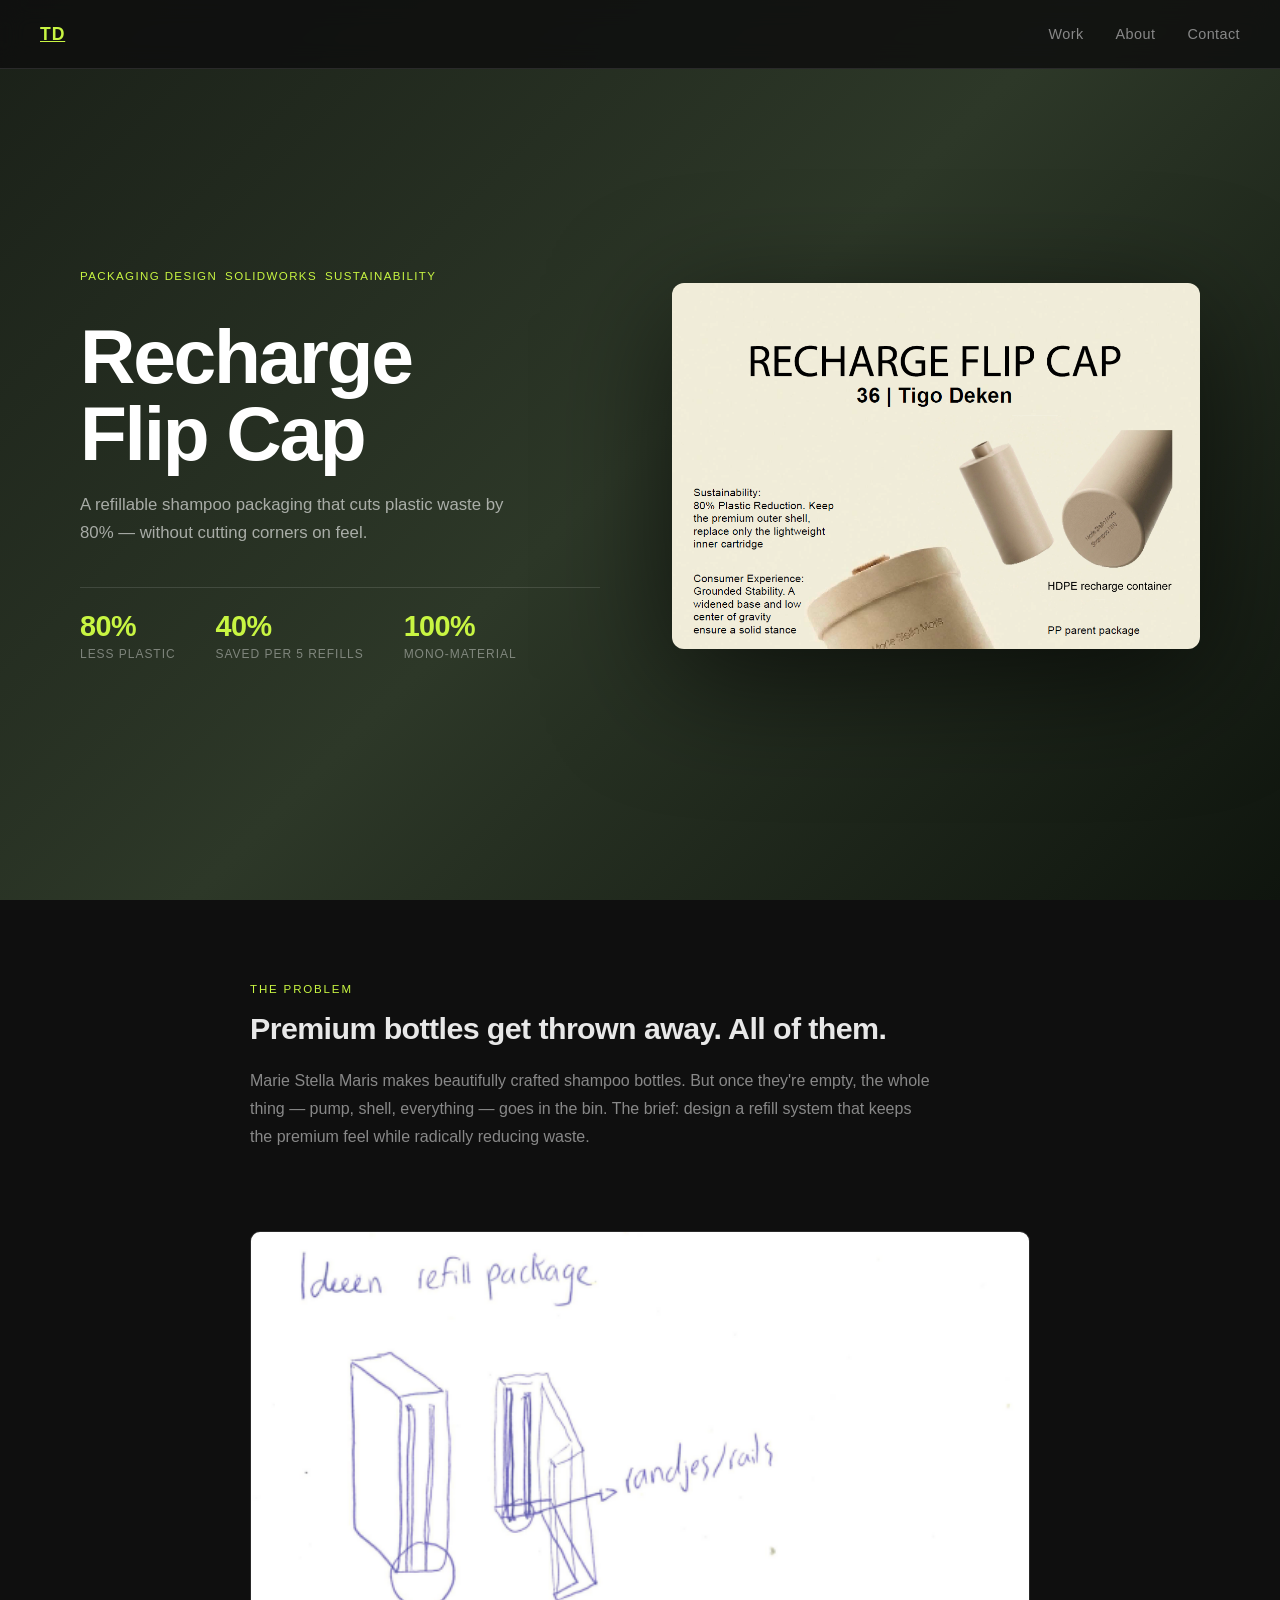
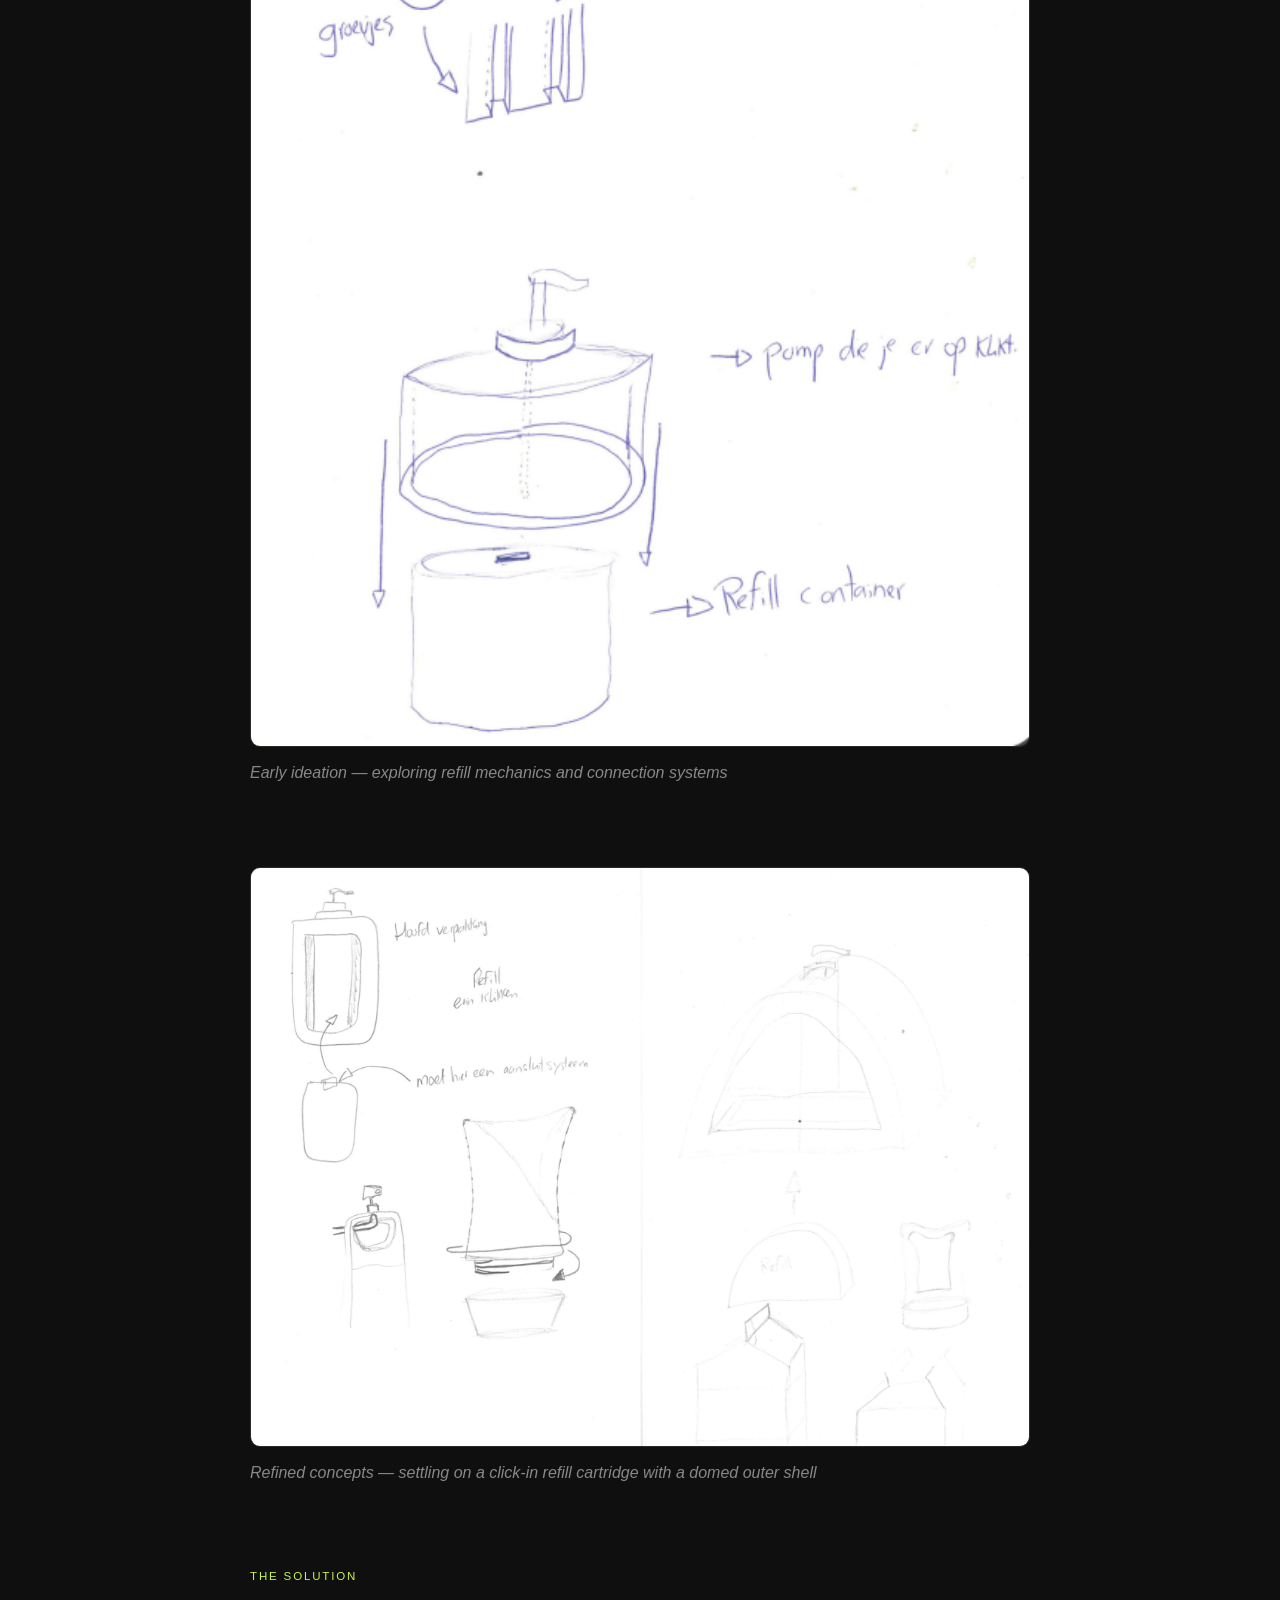
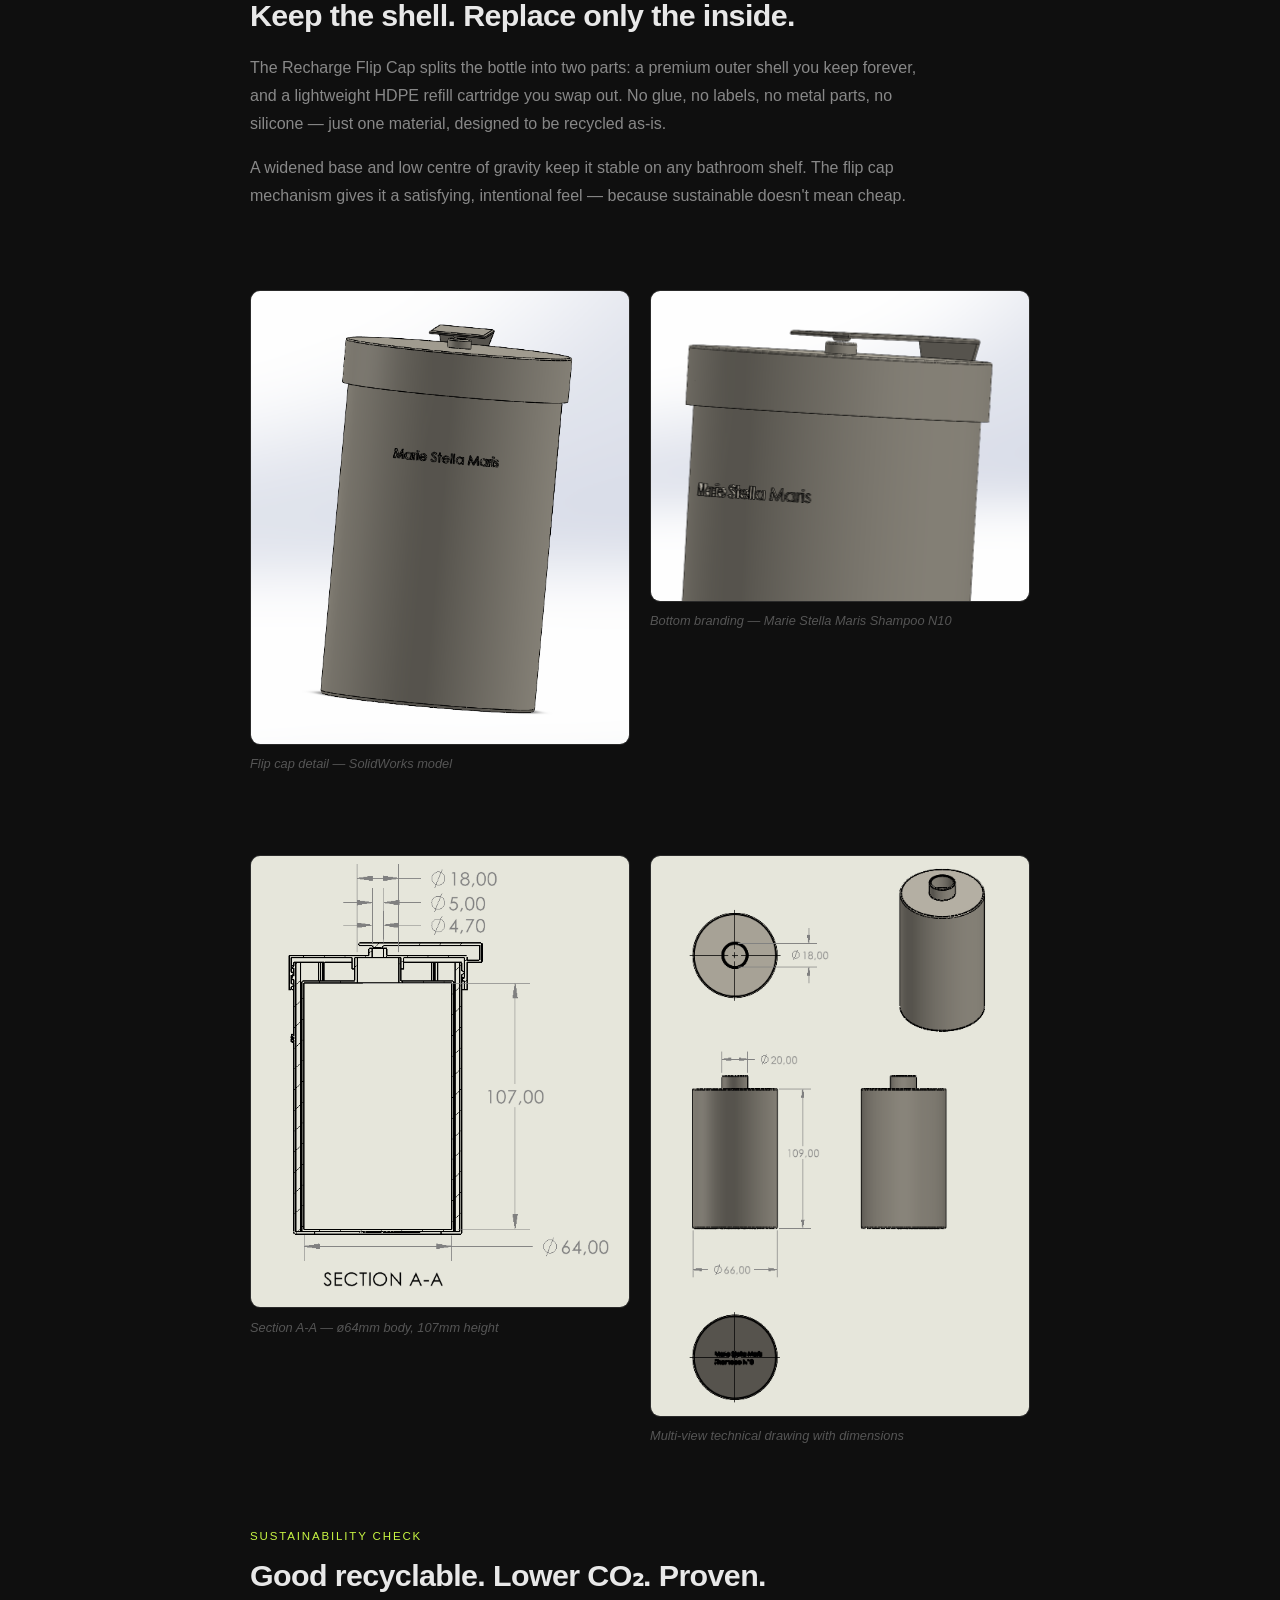
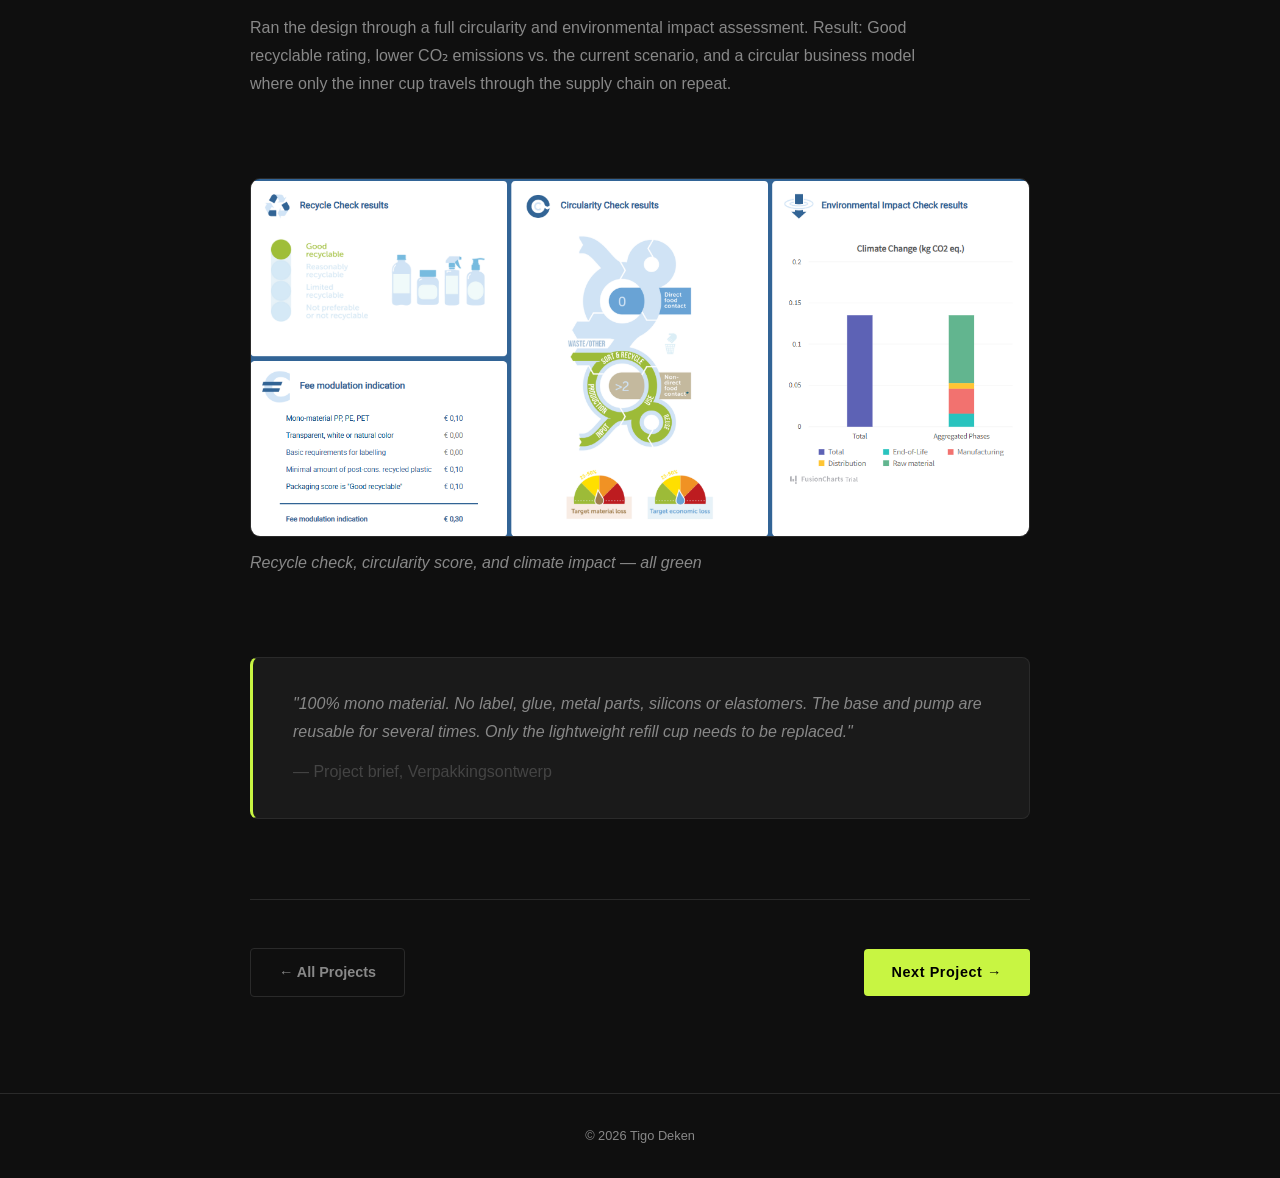
==== flipcap.html @ 276ae517 "Add portfolio with Recharge Flip Cap and Philips Café Comfort project pages" ====
<!DOCTYPE html>
<html lang="en">
<head>
  <meta charset="UTF-8" />
  <meta name="viewport" content="width=device-width, initial-scale=1.0" />
  <title>Recharge Flip Cap — Tigo Deken</title>
  <link rel="stylesheet" href="style.css" />
  <link rel="stylesheet" href="project.css" />
</head>
<body>

  <nav>
    <a href="index.html" class="logo">TD</a>
    <div class="nav-links">
      <a href="index.html#work">Work</a>
      <a href="index.html#about">About</a>
      <a href="index.html#contact">Contact</a>
    </div>
  </nav>

  <section class="project-hero" style="background: linear-gradient(135deg, #1a2018 0%, #2d3828 50%, #0f150e 100%);">
    <div class="project-hero-inner">
      <div class="project-meta-top">
        <span class="tag">Packaging Design</span>
        <span class="tag">SolidWorks</span>
        <span class="tag">Sustainability</span>
      </div>
      <h1>Recharge<br>Flip Cap</h1>
      <p class="project-sub">A refillable shampoo packaging that cuts plastic waste by 80% — without cutting corners on feel.</p>
      <div class="project-stats">
        <div class="stat"><span class="stat-num">80%</span><span class="stat-label">Less plastic</span></div>
        <div class="stat"><span class="stat-num">40%</span><span class="stat-label">Saved per 5 refills</span></div>
        <div class="stat"><span class="stat-num">100%</span><span class="stat-label">Mono-material</span></div>
      </div>
    </div>
    <div class="project-hero-img">
      <img src="images/flipcap-hero.png" alt="Recharge Flip Cap render" />
    </div>
  </section>

  <div class="project-body">

    <section class="project-section">
      <div class="label">The Problem</div>
      <h2>Premium bottles get thrown away. All of them.</h2>
      <p>Marie Stella Maris makes beautifully crafted shampoo bottles. But once they're empty, the whole thing — pump, shell, everything — goes in the bin. The brief: design a refill system that keeps the premium feel while radically reducing waste.</p>
    </section>

    <section class="project-section img-full">
      <img src="images/flipcap-sketch1.png" alt="Early concept sketches" />
      <p class="caption">Early ideation — exploring refill mechanics and connection systems</p>
    </section>

    <section class="project-section img-full">
      <img src="images/flipcap-sketch2.png" alt="Refined concept sketches" />
      <p class="caption">Refined concepts — settling on a click-in refill cartridge with a domed outer shell</p>
    </section>

    <section class="project-section">
      <div class="label">The Solution</div>
      <h2>Keep the shell. Replace only the inside.</h2>
      <p>The Recharge Flip Cap splits the bottle into two parts: a premium outer shell you keep forever, and a lightweight HDPE refill cartridge you swap out. No glue, no labels, no metal parts, no silicone — just one material, designed to be recycled as-is.</p>
      <p>A widened base and low centre of gravity keep it stable on any bathroom shelf. The flip cap mechanism gives it a satisfying, intentional feel — because sustainable doesn't mean cheap.</p>
    </section>

    <div class="img-grid-2">
      <div class="img-grid-item">
        <img src="images/flipcap-cad1.png" alt="SolidWorks model front view" />
        <p class="caption">Flip cap detail — SolidWorks model</p>
      </div>
      <div class="img-grid-item">
        <img src="images/flipcap-cad2.png" alt="SolidWorks model bottom view" />
        <p class="caption">Bottom branding — Marie Stella Maris Shampoo N10</p>
      </div>
    </div>

    <div class="img-grid-2">
      <div class="img-grid-item">
        <img src="images/flipcap-section.png" alt="Section A-A technical drawing" />
        <p class="caption">Section A-A — ø64mm body, 107mm height</p>
      </div>
      <div class="img-grid-item">
        <img src="images/flipcap-technical.png" alt="Technical drawing multi-view" />
        <p class="caption">Multi-view technical drawing with dimensions</p>
      </div>
    </div>

    <section class="project-section">
      <div class="label">Sustainability Check</div>
      <h2>Good recyclable. Lower CO₂. Proven.</h2>
      <p>Ran the design through a full circularity and environmental impact assessment. Result: Good recyclable rating, lower CO₂ emissions vs. the current scenario, and a circular business model where only the inner cup travels through the supply chain on repeat.</p>
    </section>

    <section class="project-section img-full">
      <img src="images/flipcap-eco.png" alt="Sustainability assessment results" />
      <p class="caption">Recycle check, circularity score, and climate impact — all green</p>
    </section>

    <section class="project-section highlight-box">
      <p class="quote">"100% mono material. No label, glue, metal parts, silicons or elastomers. The base and pump are reusable for several times. Only the lightweight refill cup needs to be replaced."</p>
      <p class="quote-sub">— Project brief, Verpakkingsontwerp</p>
    </section>

    <div class="project-nav">
      <a href="index.html#work" class="btn-outline">← All Projects</a>
      <a href="philips.html" class="btn">Next Project →</a>
    </div>

  </div>

  <footer>
    <p>© 2026 Tigo Deken</p>
  </footer>

</body>
</html>
---- style.css ----
*, *::before, *::after { box-sizing: border-box; margin: 0; padding: 0; }

:root {
  --bg: #0f0f0f;
  --surface: #1a1a1a;
  --border: #2a2a2a;
  --text: #e8e8e8;
  --muted: #888;
  --accent: #c8f542;
  --font: 'Helvetica Neue', Helvetica, Arial, sans-serif;
}

html { scroll-behavior: smooth; }

body {
  background: var(--bg);
  color: var(--text);
  font-family: var(--font);
  font-size: 16px;
  line-height: 1.6;
}

/* NAV */
nav {
  position: fixed;
  top: 0; left: 0; right: 0;
  display: flex;
  align-items: center;
  justify-content: space-between;
  padding: 1.25rem 2.5rem;
  background: rgba(15,15,15,0.85);
  backdrop-filter: blur(12px);
  border-bottom: 1px solid var(--border);
  z-index: 100;
}

.logo {
  font-size: 1.1rem;
  font-weight: 700;
  letter-spacing: 0.05em;
  color: var(--accent);
}

.nav-links { display: flex; gap: 2rem; }

.nav-links a {
  color: var(--muted);
  text-decoration: none;
  font-size: 0.9rem;
  letter-spacing: 0.03em;
  transition: color 0.2s;
}

.nav-links a:hover { color: var(--text); }

/* HERO */
.hero {
  min-height: 100vh;
  display: flex;
  align-items: center;
  padding: 6rem 2.5rem 4rem;
  max-width: 1100px;
  margin: 0 auto;
}

.eyebrow {
  font-size: 0.8rem;
  letter-spacing: 0.15em;
  text-transform: uppercase;
  color: var(--accent);
  margin-bottom: 1.25rem;
}

.hero h1 {
  font-size: clamp(2.4rem, 5vw, 4rem);
  font-weight: 700;
  line-height: 1.15;
  letter-spacing: -0.02em;
  margin-bottom: 1.5rem;
}

.sub {
  font-size: 1.1rem;
  color: var(--muted);
  max-width: 520px;
  margin-bottom: 2.5rem;
}

.btn {
  display: inline-block;
  padding: 0.75rem 1.75rem;
  background: var(--accent);
  color: #000;
  font-weight: 700;
  font-size: 0.9rem;
  letter-spacing: 0.04em;
  text-decoration: none;
  border-radius: 4px;
  transition: opacity 0.2s;
}

.btn:hover { opacity: 0.85; }

/* SECTIONS */
.section {
  padding: 6rem 2.5rem;
  max-width: 1100px;
  margin: 0 auto;
}

.section-alt {
  max-width: 100%;
  background: var(--surface);
  border-top: 1px solid var(--border);
  border-bottom: 1px solid var(--border);
}

.section-alt > * {
  max-width: 1100px;
  margin: 0 auto;
  padding: 6rem 2.5rem;
}

.section h2 {
  font-size: 1.8rem;
  font-weight: 700;
  margin-bottom: 3rem;
  letter-spacing: -0.01em;
}

/* WORK GRID */
.grid {
  display: grid;
  grid-template-columns: repeat(auto-fill, minmax(300px, 1fr));
  gap: 1.5rem;
}

.card {
  background: var(--surface);
  border: 1px solid var(--border);
  border-radius: 8px;
  overflow: hidden;
  transition: border-color 0.2s, transform 0.2s;
}

.card:hover {
  border-color: #444;
  transform: translateY(-3px);
}

.card-link {
  text-decoration: none;
  color: inherit;
  cursor: pointer;
}

.card-coming { opacity: 0.5; }

.card-img {
  width: 100%;
  height: 200px;
}

.placeholder { background: var(--border); }
.p1 { background: linear-gradient(135deg, #1e2a1a, #2e4a2a); }
.p2 { background: linear-gradient(135deg, #1a1e2a, #1a2e4a); }
.p3 { background: linear-gradient(135deg, #2a1a1e, #4a1a2e); }

.card-body { padding: 1.5rem; }

.tag {
  font-size: 0.72rem;
  letter-spacing: 0.12em;
  text-transform: uppercase;
  color: var(--accent);
  display: block;
  margin-bottom: 0.5rem;
}

.card-body h3 {
  font-size: 1.1rem;
  font-weight: 700;
  margin-bottom: 0.5rem;
}

.card-body p { font-size: 0.9rem; color: var(--muted); }

/* ABOUT */
.about-grid {
  display: grid;
  grid-template-columns: 1fr 1fr;
  gap: 4rem;
  align-items: start;
}

.about-grid p {
  color: var(--muted);
  margin-bottom: 1rem;
  font-size: 1rem;
}

.skills h3 {
  font-size: 0.8rem;
  letter-spacing: 0.1em;
  text-transform: uppercase;
  color: var(--muted);
  margin-bottom: 1rem;
}

.skills ul {
  list-style: none;
  display: flex;
  flex-wrap: wrap;
  gap: 0.6rem;
}

.skills li {
  background: var(--bg);
  border: 1px solid var(--border);
  border-radius: 4px;
  padding: 0.35rem 0.75rem;
  font-size: 0.85rem;
  color: var(--text);
}

/* CONTACT */
.contact-wrap {
  text-align: center;
  max-width: 500px;
  margin: 0 auto;
}

.contact-wrap p {
  color: var(--muted);
  margin-bottom: 2rem;
}

.social-links {
  display: flex;
  justify-content: center;
  gap: 2rem;
  margin-top: 1.5rem;
}

.social-links a {
  color: var(--muted);
  text-decoration: none;
  font-size: 0.9rem;
  transition: color 0.2s;
}

.social-links a:hover { color: var(--text); }

/* FOOTER */
footer {
  text-align: center;
  padding: 2rem;
  color: var(--muted);
  font-size: 0.8rem;
  border-top: 1px solid var(--border);
}

/* RESPONSIVE */
@media (max-width: 700px) {
  nav { padding: 1rem 1.25rem; }
  .hero, .section { padding-left: 1.25rem; padding-right: 1.25rem; }
  .about-grid { grid-template-columns: 1fr; gap: 2.5rem; }
  .section-alt > * { padding: 4rem 1.25rem; }
}
---- project.css ----
/* PROJECT PAGE STYLES */

/* Hero */
.project-hero {
  min-height: 100vh;
  display: grid;
  grid-template-columns: 1fr 1fr;
  align-items: center;
  gap: 4rem;
  padding: 8rem 5rem 6rem;
  position: relative;
}

.project-hero-inner { max-width: 520px; }

.project-meta-top {
  display: flex;
  gap: 0.5rem;
  flex-wrap: wrap;
  margin-bottom: 1.5rem;
}

.project-hero h1 {
  font-size: clamp(3rem, 6vw, 5.5rem);
  font-weight: 800;
  line-height: 1.0;
  letter-spacing: -0.03em;
  margin-bottom: 1.25rem;
  color: #fff;
}

.project-sub {
  font-size: 1.05rem;
  color: rgba(255,255,255,0.6);
  line-height: 1.65;
  margin-bottom: 2.5rem;
  max-width: 440px;
}

.project-stats {
  display: flex;
  gap: 2.5rem;
  padding-top: 1.5rem;
  border-top: 1px solid rgba(255,255,255,0.12);
}

.stat { display: flex; flex-direction: column; }

.stat-num {
  font-size: 1.8rem;
  font-weight: 800;
  color: var(--accent);
  letter-spacing: -0.02em;
  line-height: 1;
}

.stat-label {
  font-size: 0.75rem;
  color: rgba(255,255,255,0.4);
  text-transform: uppercase;
  letter-spacing: 0.08em;
  margin-top: 0.3rem;
}

.project-hero-img {
  display: flex;
  align-items: center;
  justify-content: center;
}

.project-hero-img img {
  max-width: 100%;
  max-height: 70vh;
  object-fit: contain;
  border-radius: 12px;
  filter: drop-shadow(0 30px 60px rgba(0,0,0,0.6));
}

/* Body */
.project-body {
  max-width: 860px;
  margin: 0 auto;
  padding: 5rem 2.5rem 6rem;
}

.project-section {
  margin-bottom: 5rem;
}

.label {
  font-size: 0.72rem;
  letter-spacing: 0.16em;
  text-transform: uppercase;
  color: var(--accent);
  margin-bottom: 0.75rem;
}

.project-section h2 {
  font-size: 1.9rem;
  font-weight: 700;
  letter-spacing: -0.02em;
  line-height: 1.2;
  margin-bottom: 1.25rem;
  color: var(--text);
}

.project-section p {
  color: var(--muted);
  font-size: 1rem;
  line-height: 1.75;
  margin-bottom: 1rem;
  max-width: 680px;
}

/* Full-width image */
.img-full img {
  width: 100%;
  border-radius: 10px;
  border: 1px solid var(--border);
  display: block;
  background: var(--surface);
}

.img-full p.caption { max-width: 100%; margin-top: 0.75rem; }

/* 2-col image grid */
.img-grid-2 {
  display: grid;
  grid-template-columns: 1fr 1fr;
  gap: 1.25rem;
  margin-bottom: 5rem;
}

.img-grid-item img {
  width: 100%;
  border-radius: 10px;
  border: 1px solid var(--border);
  display: block;
  background: var(--surface);
}

/* Caption */
.caption {
  font-size: 0.8rem;
  color: #555;
  margin-top: 0.6rem;
  font-style: italic;
}

/* Highlight quote box */
.highlight-box {
  background: var(--surface);
  border: 1px solid var(--border);
  border-left: 3px solid var(--accent);
  border-radius: 8px;
  padding: 2rem 2.5rem;
  margin-bottom: 5rem;
}

.quote {
  font-size: 1.05rem;
  color: var(--text);
  line-height: 1.7;
  font-style: italic;
  margin-bottom: 0.75rem !important;
  max-width: 100% !important;
}

.quote-sub {
  font-size: 0.8rem;
  color: #444 !important;
  font-style: normal;
  margin: 0 !important;
}

/* Nav */
.project-nav {
  display: flex;
  justify-content: space-between;
  align-items: center;
  padding-top: 3rem;
  border-top: 1px solid var(--border);
}

.btn-outline {
  display: inline-block;
  padding: 0.75rem 1.75rem;
  border: 1px solid var(--border);
  color: var(--muted);
  font-weight: 600;
  font-size: 0.9rem;
  text-decoration: none;
  border-radius: 4px;
  transition: border-color 0.2s, color 0.2s;
}

.btn-outline:hover {
  border-color: var(--text);
  color: var(--text);
}

/* Responsive */
@media (max-width: 800px) {
  .project-hero {
    grid-template-columns: 1fr;
    padding: 7rem 1.5rem 4rem;
    gap: 2.5rem;
  }
  .project-hero-img { order: -1; }
  .project-hero-img img { max-height: 40vh; }
  .project-body { padding: 3rem 1.25rem 4rem; }
  .img-grid-2 { grid-template-columns: 1fr; }
  .project-stats { gap: 1.5rem; }
  .project-nav { flex-direction: column; gap: 1rem; }
}
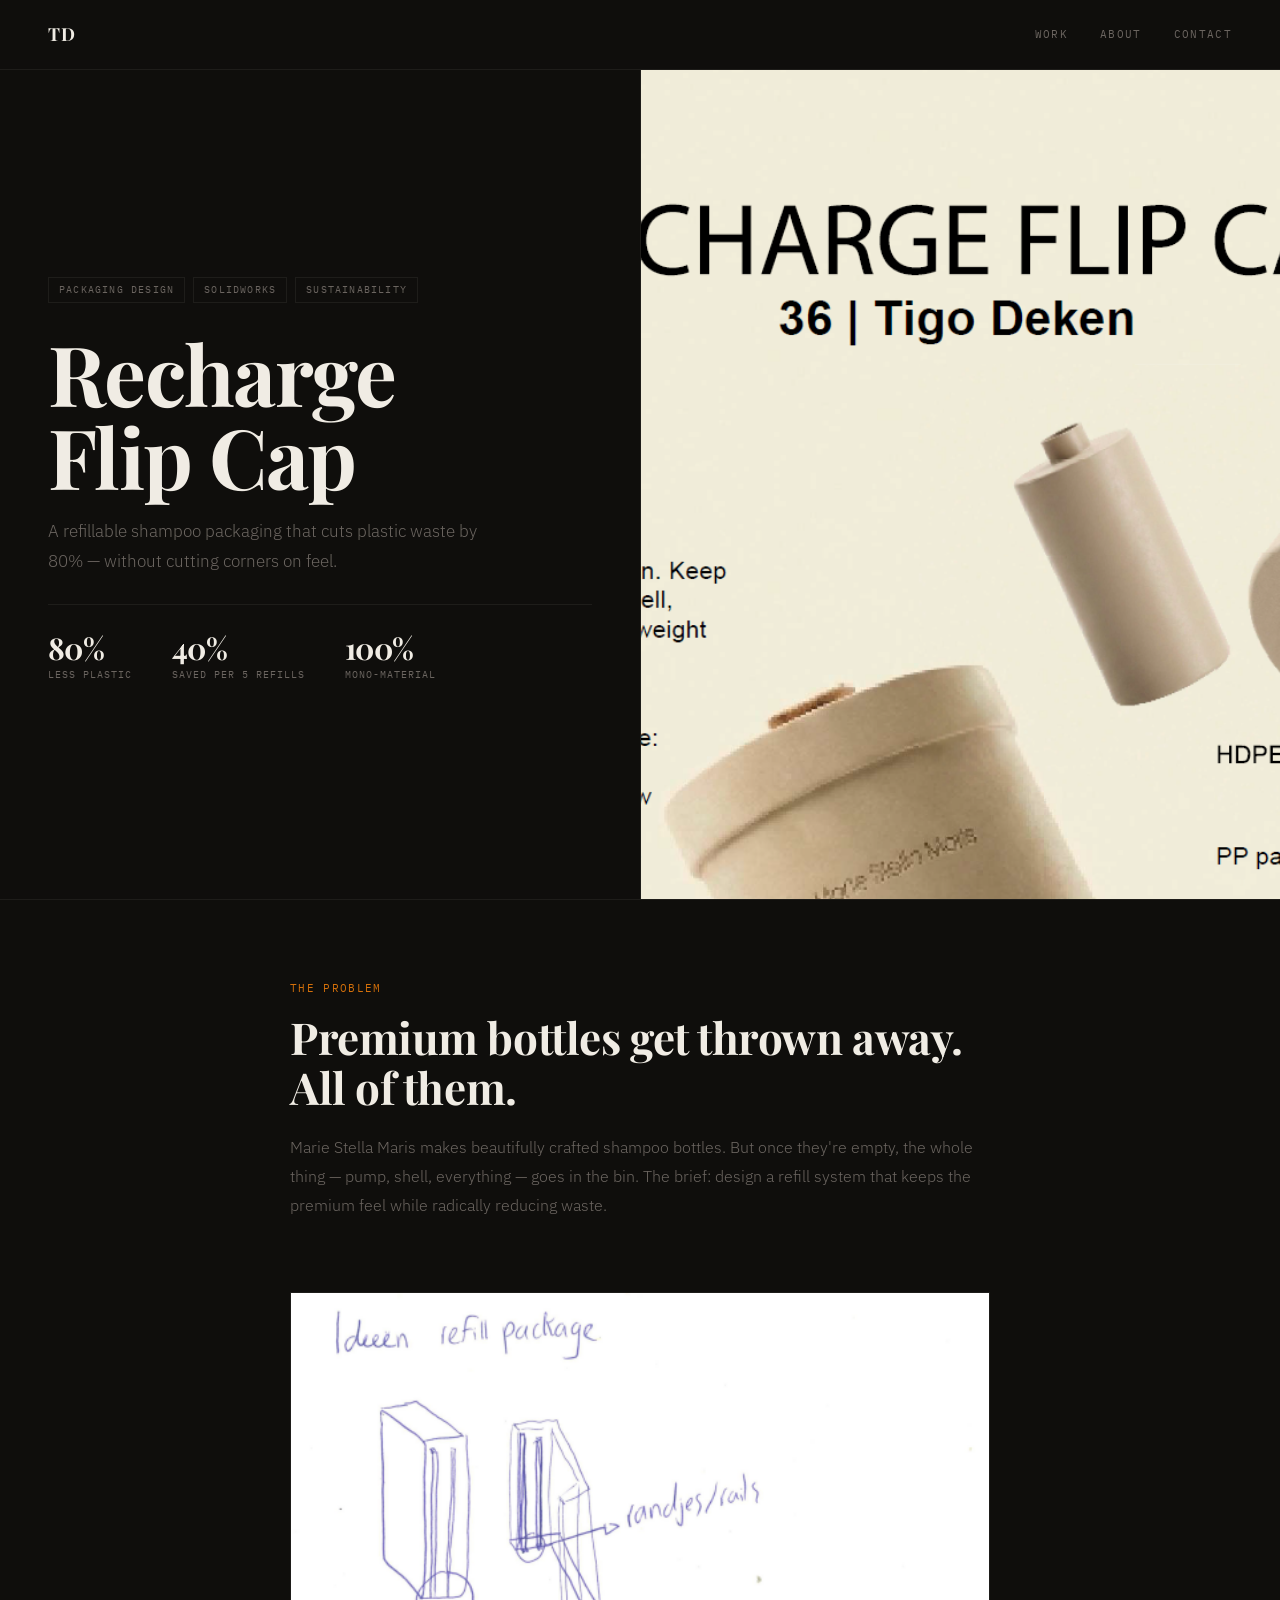
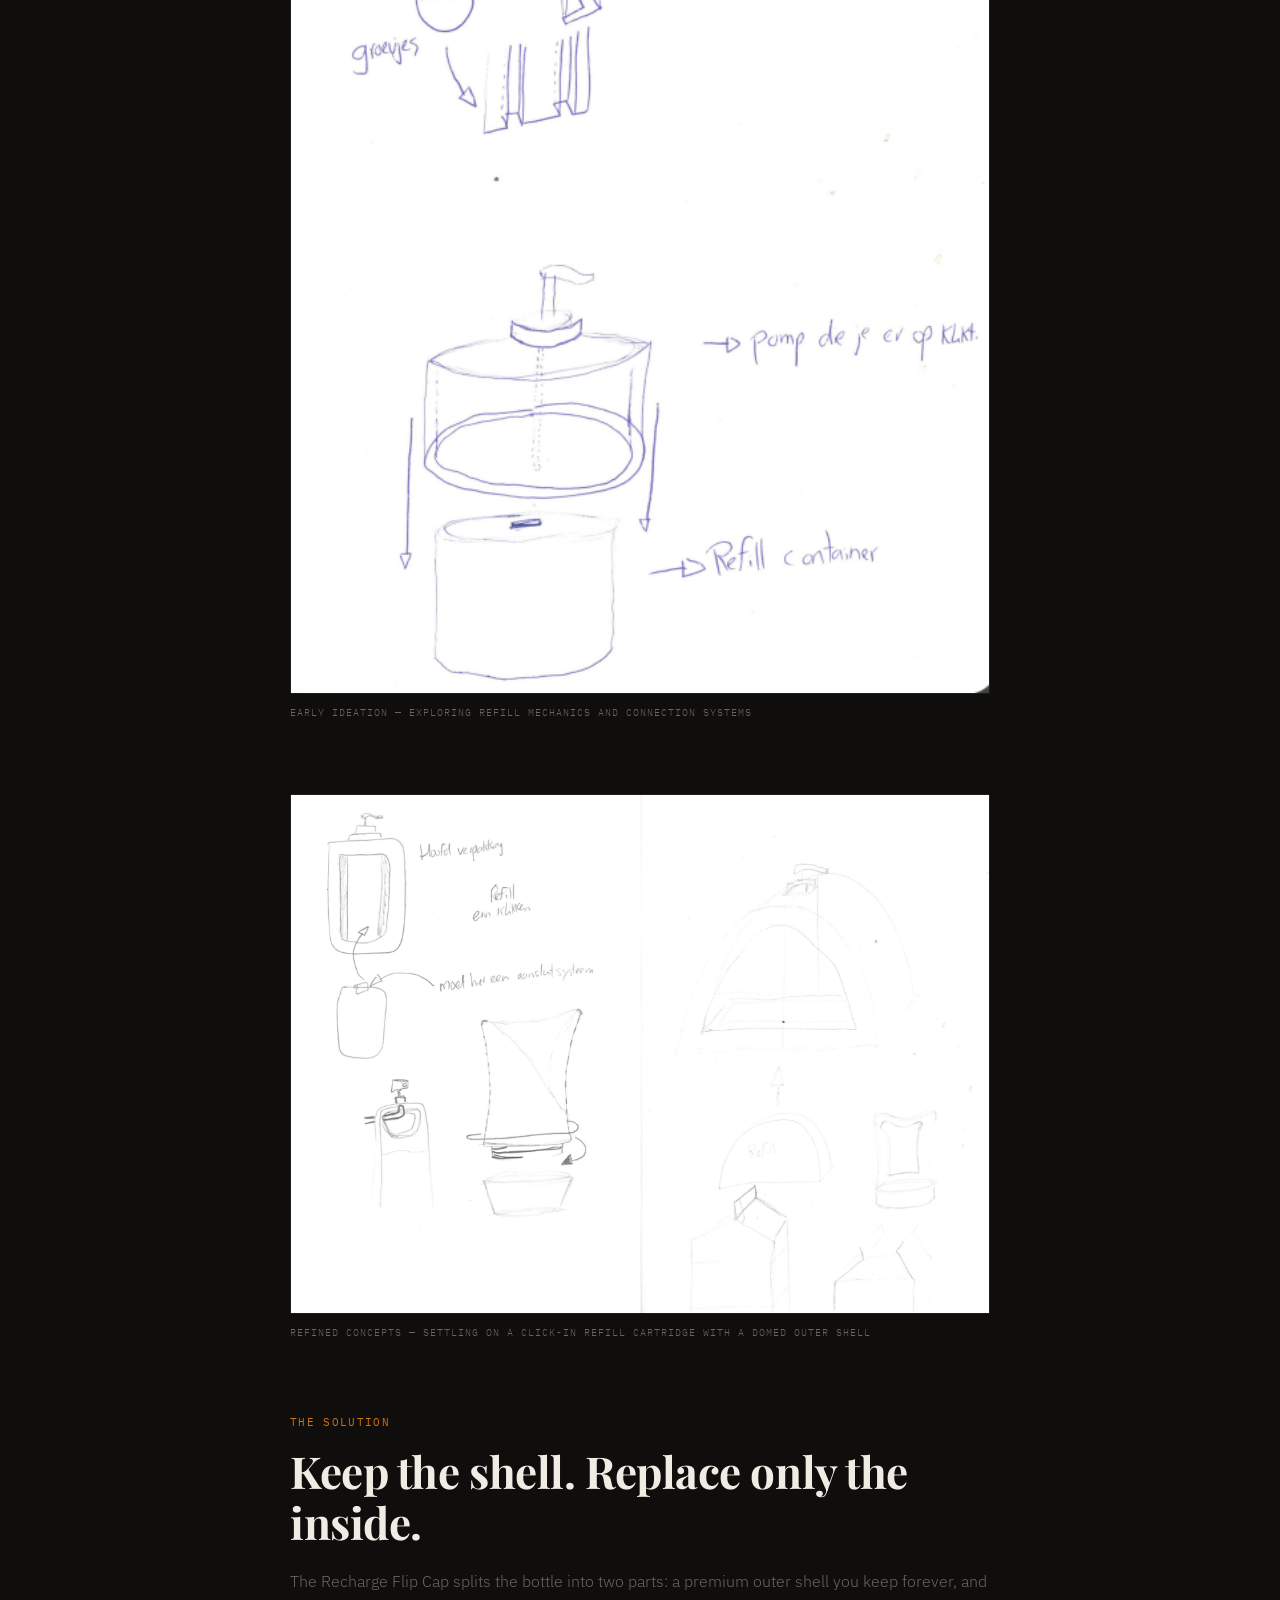
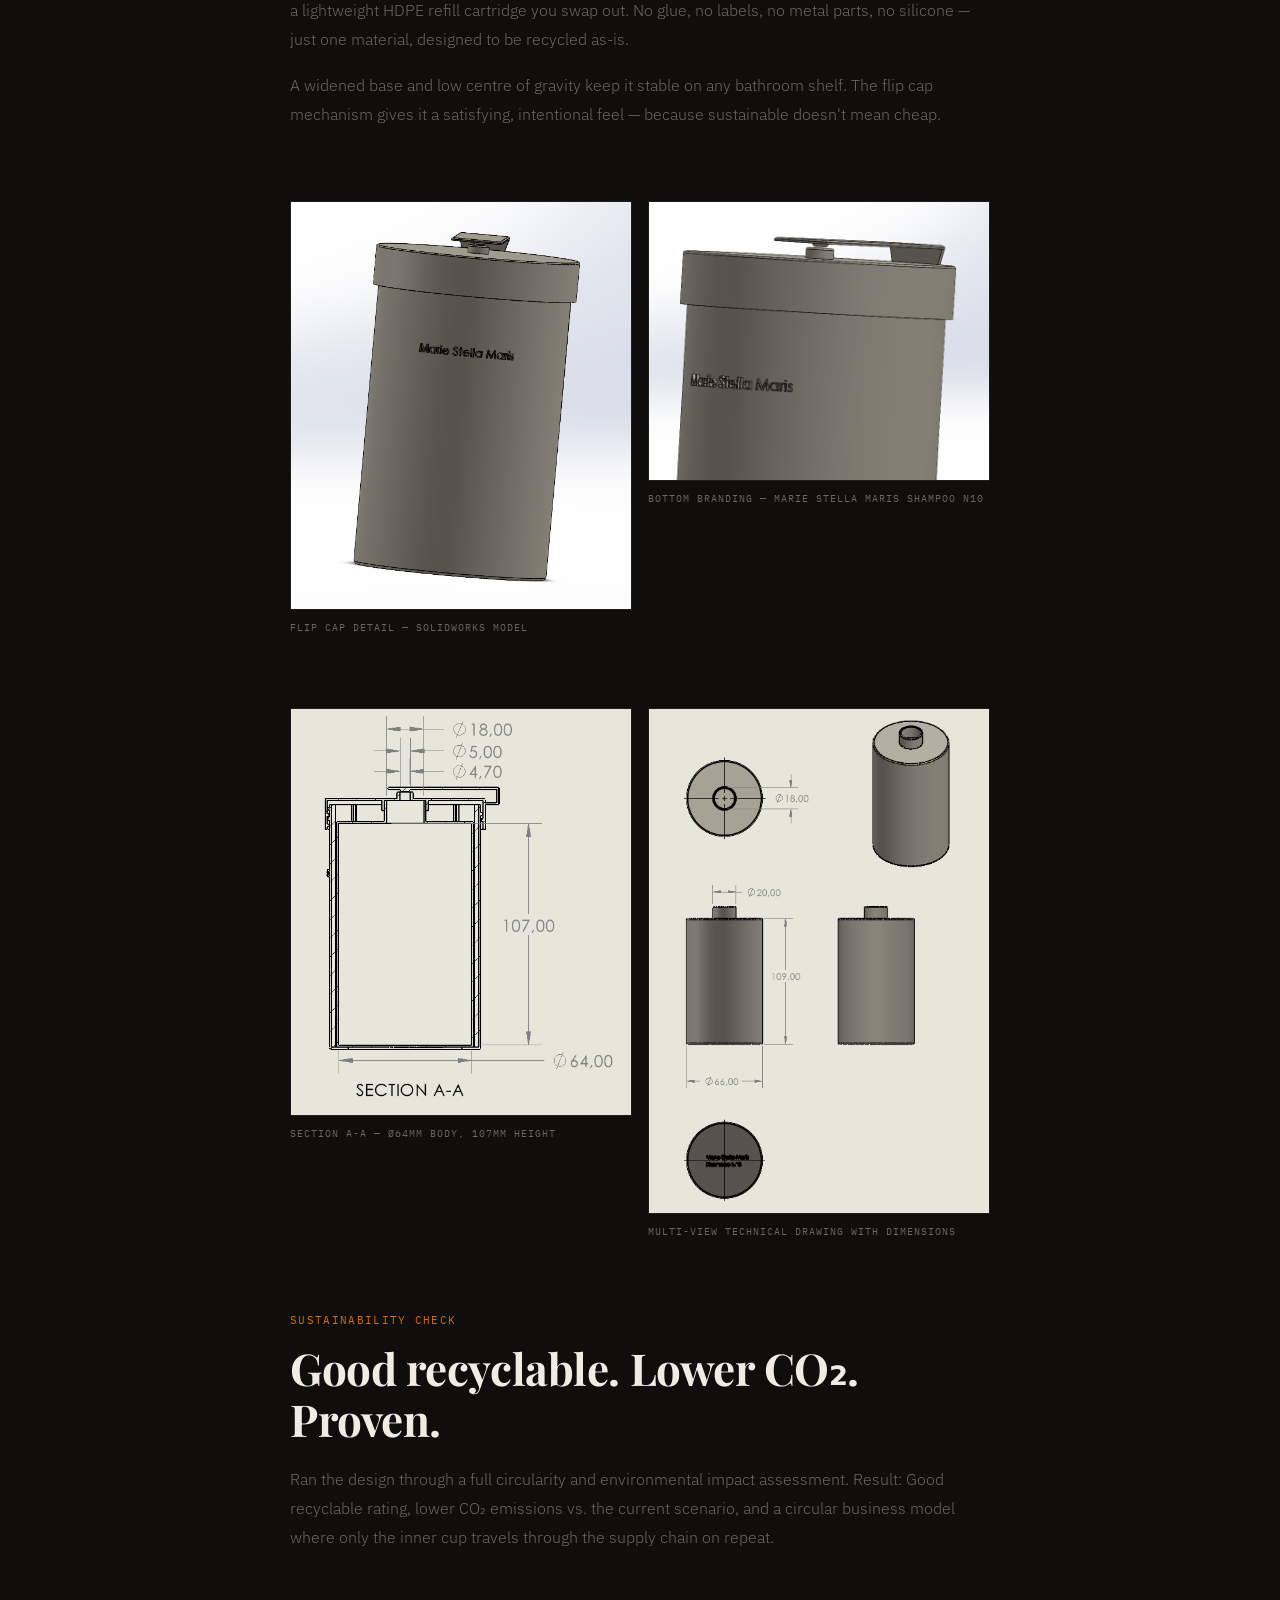
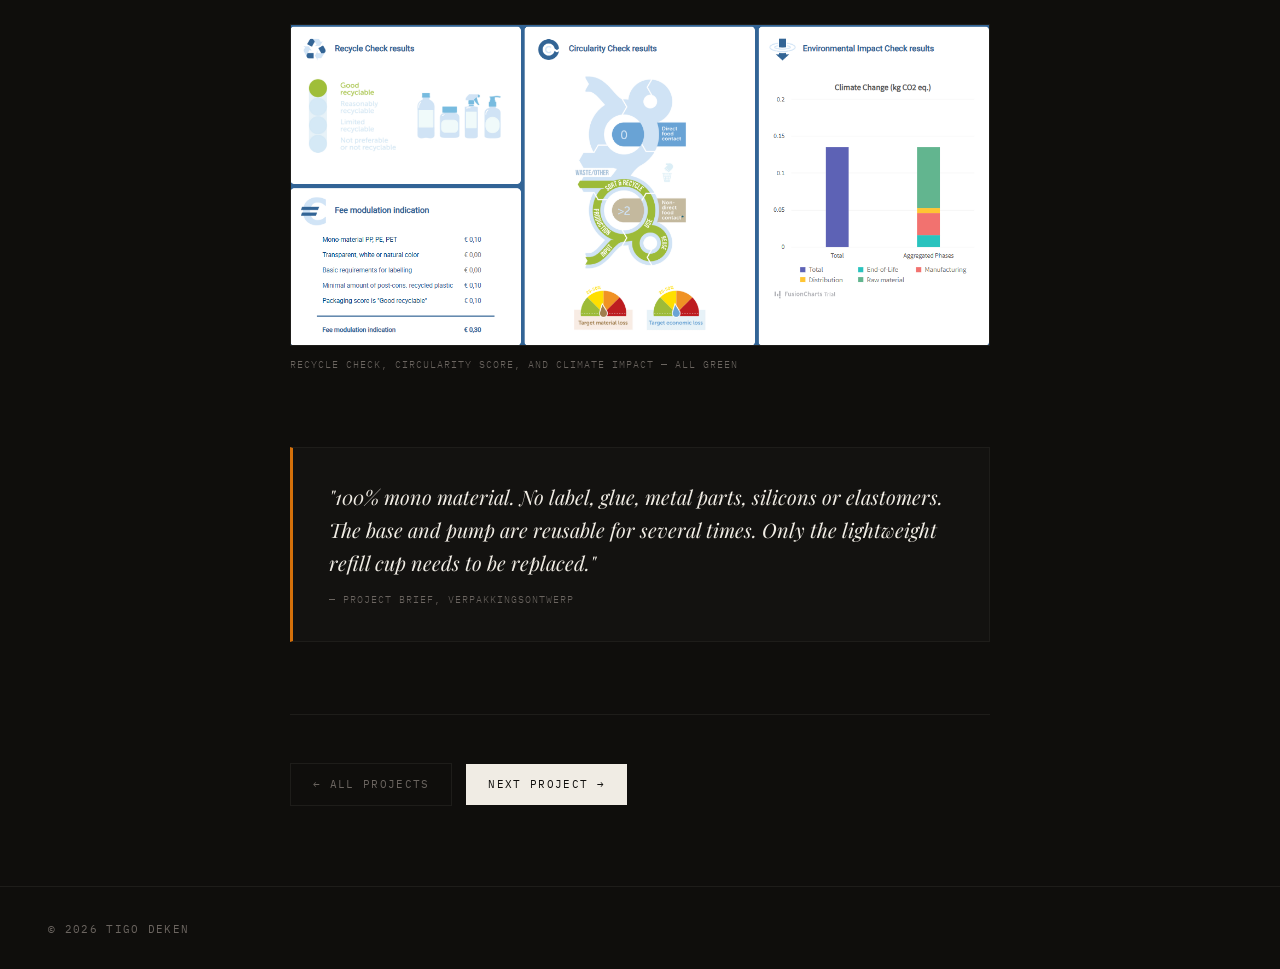
==== commit b3d56d01: "Redesign: dark editorial theme with Playfair, IBM Plex, amber" ====
--- a/flipcap.html
+++ b/flipcap.html
@@ -4,6 +4,9 @@
   <meta charset="UTF-8" />
   <meta name="viewport" content="width=device-width, initial-scale=1.0" />
   <title>Recharge Flip Cap — Tigo Deken</title>
+  <link rel="preconnect" href="https://fonts.googleapis.com" />
+  <link rel="preconnect" href="https://fonts.gstatic.com" crossorigin />
+  <link href="https://fonts.googleapis.com/css2?family=Playfair+Display:ital,wght@0,700;1,400&family=IBM+Plex+Sans:wght@300;400;500&family=IBM+Plex+Mono:wght@400;500&display=swap" rel="stylesheet" />
   <link rel="stylesheet" href="style.css" />
   <link rel="stylesheet" href="project.css" />
 </head>
@@ -18,7 +21,7 @@
     </div>
   </nav>
 
-  <section class="project-hero" style="background: linear-gradient(135deg, #1a2018 0%, #2d3828 50%, #0f150e 100%);">
+  <section class="project-hero">
     <div class="project-hero-inner">
       <div class="project-meta-top">
         <span class="tag">Packaging Design</span>
@@ -28,9 +31,18 @@
       <h1>Recharge<br>Flip Cap</h1>
       <p class="project-sub">A refillable shampoo packaging that cuts plastic waste by 80% — without cutting corners on feel.</p>
       <div class="project-stats">
-        <div class="stat"><span class="stat-num">80%</span><span class="stat-label">Less plastic</span></div>
-        <div class="stat"><span class="stat-num">40%</span><span class="stat-label">Saved per 5 refills</span></div>
-        <div class="stat"><span class="stat-num">100%</span><span class="stat-label">Mono-material</span></div>
+        <div class="stat">
+          <span class="stat-num">80%</span>
+          <span class="stat-label">Less plastic</span>
+        </div>
+        <div class="stat">
+          <span class="stat-num">40%</span>
+          <span class="stat-label">Saved per 5 refills</span>
+        </div>
+        <div class="stat">
+          <span class="stat-num">100%</span>
+          <span class="stat-label">Mono-material</span>
+        </div>
       </div>
     </div>
     <div class="project-hero-img">
@@ -77,7 +89,7 @@
     <div class="img-grid-2">
       <div class="img-grid-item">
         <img src="images/flipcap-section.png" alt="Section A-A technical drawing" />
-        <p class="caption">Section A-A — ø64mm body, 107mm height</p>
+        <p class="caption">Section A-A — &#216;64mm body, 107mm height</p>
       </div>
       <div class="img-grid-item">
         <img src="images/flipcap-technical.png" alt="Technical drawing multi-view" />
@@ -87,8 +99,8 @@
 
     <section class="project-section">
       <div class="label">Sustainability Check</div>
-      <h2>Good recyclable. Lower CO₂. Proven.</h2>
-      <p>Ran the design through a full circularity and environmental impact assessment. Result: Good recyclable rating, lower CO₂ emissions vs. the current scenario, and a circular business model where only the inner cup travels through the supply chain on repeat.</p>
+      <h2>Good recyclable. Lower CO&#8322;. Proven.</h2>
+      <p>Ran the design through a full circularity and environmental impact assessment. Result: Good recyclable rating, lower CO&#8322; emissions vs. the current scenario, and a circular business model where only the inner cup travels through the supply chain on repeat.</p>
     </section>
 
     <section class="project-section img-full">
@@ -102,14 +114,14 @@
     </section>
 
     <div class="project-nav">
-      <a href="index.html#work" class="btn-outline">← All Projects</a>
-      <a href="philips.html" class="btn">Next Project →</a>
+      <a href="index.html#work" class="btn-outline">&#8592; All Projects</a>
+      <a href="philips.html" class="btn">Next Project &#8594;</a>
     </div>
 
   </div>
 
   <footer>
-    <p>© 2026 Tigo Deken</p>
+    <span class="label">&#169; 2026 Tigo Deken</span>
   </footer>
 
 </body>
--- a/style.css
+++ b/style.css
@@ -1,269 +1,421 @@
-*, *::before, *::after { box-sizing: border-box; margin: 0; padding: 0; }
+/* === RESET & BASE === */
+*, *::before, *::after {
+  box-sizing: border-box;
+  margin: 0;
+  padding: 0;
+}
+
+html { scroll-behavior: smooth; }
 
 :root {
-  --bg: #0f0f0f;
-  --surface: #1a1a1a;
-  --border: #2a2a2a;
-  --text: #e8e8e8;
-  --muted: #888;
-  --accent: #c8f542;
-  --font: 'Helvetica Neue', Helvetica, Arial, sans-serif;
-}
-
-html { scroll-behavior: smooth; }
+  --bg:     #0f0e0c;
+  --text:   #f0ece4;
+  --accent: #d4700a;
+  --muted:  #6b6560;
+  --border: #1e1d1a;
+  --serif:  'Playfair Display', Georgia, serif;
+  --sans:   'IBM Plex Sans', system-ui, sans-serif;
+  --mono:   'IBM Plex Mono', 'Courier New', monospace;
+}
 
 body {
   background: var(--bg);
   color: var(--text);
-  font-family: var(--font);
+  font-family: var(--sans);
   font-size: 16px;
   line-height: 1.6;
-}
-
-/* NAV */
+  -webkit-font-smoothing: antialiased;
+}
+
+img  { display: block; max-width: 100%; }
+a    { color: inherit; text-decoration: none; }
+ul   { list-style: none; }
+
+.label {
+  font-family: var(--mono);
+  font-size: 11px;
+  letter-spacing: 0.12em;
+  text-transform: uppercase;
+  color: var(--muted);
+}
+
+/* === NAV === */
 nav {
   position: fixed;
   top: 0; left: 0; right: 0;
+  z-index: 100;
   display: flex;
   align-items: center;
   justify-content: space-between;
-  padding: 1.25rem 2.5rem;
-  background: rgba(15,15,15,0.85);
-  backdrop-filter: blur(12px);
+  padding: 20px 48px;
+  background: var(--bg);
   border-bottom: 1px solid var(--border);
-  z-index: 100;
 }
 
 .logo {
-  font-size: 1.1rem;
+  font-family: var(--serif);
+  font-size: 18px;
   font-weight: 700;
+  color: var(--text);
   letter-spacing: 0.05em;
-  color: var(--accent);
-}
-
-.nav-links { display: flex; gap: 2rem; }
+}
+
+.nav-links { display: flex; gap: 32px; }
 
 .nav-links a {
-  color: var(--muted);
-  text-decoration: none;
-  font-size: 0.9rem;
-  letter-spacing: 0.03em;
+  font-family: var(--mono);
+  font-size: 11px;
+  letter-spacing: 0.12em;
+  text-transform: uppercase;
+  color: var(--muted);
   transition: color 0.2s;
 }
 
 .nav-links a:hover { color: var(--text); }
 
-/* HERO */
+/* === HERO === */
 .hero {
   min-height: 100vh;
   display: flex;
+  flex-direction: column;
+  justify-content: center;
+  padding: 120px 48px 80px;
+  position: relative;
+}
+
+.hero-content { max-width: 960px; }
+
+.hero-content .label {
+  display: block;
+  margin-bottom: 28px;
+}
+
+.hero h1 {
+  font-family: var(--serif);
+  font-size: clamp(52px, 8vw, 116px);
+  font-weight: 700;
+  line-height: 1.04;
+  letter-spacing: -0.02em;
+  margin-bottom: 32px;
+}
+
+.hero h1 em {
+  font-style: italic;
+  color: var(--accent);
+}
+
+.hero-sub {
+  font-size: 17px;
+  font-weight: 300;
+  color: var(--muted);
+  max-width: 460px;
+  line-height: 1.75;
+}
+
+.hero-scroll {
+  position: absolute;
+  bottom: 40px;
+  left: 48px;
+  display: flex;
   align-items: center;
-  padding: 6rem 2.5rem 4rem;
-  max-width: 1100px;
-  margin: 0 auto;
-}
-
-.eyebrow {
-  font-size: 0.8rem;
+  gap: 16px;
+}
+
+.hero-scroll span {
+  font-family: var(--mono);
+  font-size: 10px;
   letter-spacing: 0.15em;
   text-transform: uppercase;
-  color: var(--accent);
-  margin-bottom: 1.25rem;
-}
-
-.hero h1 {
-  font-size: clamp(2.4rem, 5vw, 4rem);
+  color: var(--muted);
+}
+
+.scroll-line {
+  width: 48px;
+  height: 1px;
+  background: var(--muted);
+}
+
+/* === PROJECTS === */
+.projects {
+  padding: 80px 48px 100px;
+  border-top: 1px solid var(--border);
+}
+
+.projects-header {
+  display: flex;
+  align-items: center;
+  justify-content: space-between;
+  margin-bottom: 40px;
+  padding-bottom: 20px;
+  border-bottom: 1px solid var(--border);
+}
+
+.project-controls {
+  display: flex;
+  align-items: center;
+  gap: 20px;
+}
+
+.project-counter {
+  font-family: var(--mono);
+  font-size: 11px;
+  letter-spacing: 0.1em;
+  color: var(--muted);
+}
+
+.project-arrows { display: flex; gap: 6px; }
+
+.arrow-btn {
+  background: none;
+  border: 1px solid var(--border);
+  color: var(--muted);
+  font-family: var(--mono);
+  font-size: 13px;
+  width: 36px;
+  height: 36px;
+  cursor: pointer;
+  display: flex;
+  align-items: center;
+  justify-content: center;
+  transition: border-color 0.2s, color 0.2s;
+}
+
+.arrow-btn:hover {
+  border-color: var(--text);
+  color: var(--text);
+}
+
+/* Project slides */
+.project-stage { position: relative; }
+
+.project-slide {
+  display: none;
+  opacity: 0;
+  transition: opacity 0.35s ease;
+}
+
+.project-slide.active {
+  display: grid;
+  grid-template-columns: 1fr 340px;
+  opacity: 1;
+}
+
+.project-image {
+  overflow: hidden;
+  background: #161411;
+  border: 1px solid var(--border);
+}
+
+.project-image img {
+  width: 100%;
+  height: 100%;
+  min-height: 560px;
+  object-fit: cover;
+  transition: transform 0.6s ease;
+}
+
+.project-image:hover img { transform: scale(1.02); }
+
+.project-info {
+  padding: 40px 36px;
+  border: 1px solid var(--border);
+  border-left: none;
+  display: flex;
+  flex-direction: column;
+  gap: 10px;
+}
+
+.project-num  { display: block; }
+.project-cat  { display: block; color: var(--accent); }
+
+.project-info h2 {
+  font-family: var(--serif);
+  font-size: 38px;
   font-weight: 700;
-  line-height: 1.15;
-  letter-spacing: -0.02em;
-  margin-bottom: 1.5rem;
-}
-
-.sub {
-  font-size: 1.1rem;
-  color: var(--muted);
-  max-width: 520px;
-  margin-bottom: 2.5rem;
-}
-
-.btn {
-  display: inline-block;
-  padding: 0.75rem 1.75rem;
-  background: var(--accent);
-  color: #000;
-  font-weight: 700;
-  font-size: 0.9rem;
-  letter-spacing: 0.04em;
-  text-decoration: none;
-  border-radius: 4px;
-  transition: opacity 0.2s;
-}
-
-.btn:hover { opacity: 0.85; }
-
-/* SECTIONS */
-.section {
-  padding: 6rem 2.5rem;
-  max-width: 1100px;
-  margin: 0 auto;
-}
-
-.section-alt {
-  max-width: 100%;
-  background: var(--surface);
-  border-top: 1px solid var(--border);
-  border-bottom: 1px solid var(--border);
-}
-
-.section-alt > * {
-  max-width: 1100px;
-  margin: 0 auto;
-  padding: 6rem 2.5rem;
-}
-
-.section h2 {
-  font-size: 1.8rem;
-  font-weight: 700;
-  margin-bottom: 3rem;
+  line-height: 1.1;
   letter-spacing: -0.01em;
-}
-
-/* WORK GRID */
-.grid {
-  display: grid;
-  grid-template-columns: repeat(auto-fill, minmax(300px, 1fr));
-  gap: 1.5rem;
-}
-
-.card {
-  background: var(--surface);
-  border: 1px solid var(--border);
-  border-radius: 8px;
-  overflow: hidden;
-  transition: border-color 0.2s, transform 0.2s;
-}
-
-.card:hover {
-  border-color: #444;
-  transform: translateY(-3px);
-}
-
-.card-link {
-  text-decoration: none;
-  color: inherit;
-  cursor: pointer;
-}
-
-.card-coming { opacity: 0.5; }
-
-.card-img {
-  width: 100%;
-  height: 200px;
-}
-
-.placeholder { background: var(--border); }
-.p1 { background: linear-gradient(135deg, #1e2a1a, #2e4a2a); }
-.p2 { background: linear-gradient(135deg, #1a1e2a, #1a2e4a); }
-.p3 { background: linear-gradient(135deg, #2a1a1e, #4a1a2e); }
-
-.card-body { padding: 1.5rem; }
-
-.tag {
-  font-size: 0.72rem;
+  margin-top: 6px;
+}
+
+.project-info p {
+  font-size: 15px;
+  font-weight: 300;
+  color: var(--muted);
+  line-height: 1.75;
+  flex: 1;
+}
+
+.project-cta {
+  font-family: var(--mono);
+  font-size: 11px;
   letter-spacing: 0.12em;
   text-transform: uppercase;
+  color: var(--text);
+  border-bottom: 1px solid var(--text);
+  padding-bottom: 2px;
+  align-self: flex-start;
+  transition: color 0.2s, border-color 0.2s;
+}
+
+.project-cta:hover {
   color: var(--accent);
+  border-color: var(--accent);
+}
+
+/* === ABOUT === */
+.about {
+  padding: 100px 48px;
+  border-top: 1px solid var(--border);
+}
+
+.about-inner > .label {
   display: block;
-  margin-bottom: 0.5rem;
-}
-
-.card-body h3 {
-  font-size: 1.1rem;
-  font-weight: 700;
-  margin-bottom: 0.5rem;
-}
-
-.card-body p { font-size: 0.9rem; color: var(--muted); }
-
-/* ABOUT */
-.about-grid {
+  margin-bottom: 52px;
+}
+
+.about-body {
   display: grid;
   grid-template-columns: 1fr 1fr;
-  gap: 4rem;
+  gap: 80px;
   align-items: start;
 }
 
-.about-grid p {
-  color: var(--muted);
-  margin-bottom: 1rem;
-  font-size: 1rem;
-}
-
-.skills h3 {
-  font-size: 0.8rem;
-  letter-spacing: 0.1em;
+.about-body h2 {
+  font-family: var(--serif);
+  font-size: clamp(40px, 5vw, 68px);
+  font-weight: 700;
+  line-height: 1.1;
+  letter-spacing: -0.02em;
+}
+
+.about-body h2 em {
+  font-style: italic;
+  color: var(--muted);
+}
+
+.about-text p {
+  font-size: 16px;
+  font-weight: 300;
+  color: var(--muted);
+  line-height: 1.8;
+  margin-bottom: 20px;
+}
+
+.skills { margin-top: 40px; }
+
+.skills .label {
+  display: block;
+  margin-bottom: 16px;
+}
+
+.skills ul {
+  display: flex;
+  flex-direction: column;
+}
+
+.skills li {
+  font-size: 15px;
+  color: var(--text);
+  padding: 12px 0;
+  border-bottom: 1px solid var(--border);
+}
+
+/* === CONTACT === */
+.contact {
+  padding: 100px 48px;
+  border-top: 1px solid var(--border);
+}
+
+.contact-inner > .label {
+  display: block;
+  margin-bottom: 40px;
+}
+
+.contact-inner h2 {
+  font-family: var(--serif);
+  font-size: clamp(48px, 7vw, 96px);
+  font-weight: 700;
+  line-height: 1.04;
+  letter-spacing: -0.02em;
+  margin-bottom: 44px;
+}
+
+.contact-inner h2 em {
+  font-style: italic;
+  color: var(--accent);
+}
+
+.email-link {
+  display: inline-block;
+  font-family: var(--mono);
+  font-size: 15px;
+  letter-spacing: 0.05em;
+  color: var(--text);
+  border-bottom: 1px solid var(--text);
+  padding-bottom: 3px;
+  margin-bottom: 20px;
+  transition: color 0.2s, border-color 0.2s;
+}
+
+.email-link:hover {
+  color: var(--accent);
+  border-color: var(--accent);
+}
+
+.availability {
+  font-size: 14px;
+  color: var(--muted);
+  margin-bottom: 32px;
+}
+
+.social-links { display: flex; gap: 28px; }
+
+.social-links a {
+  font-family: var(--mono);
+  font-size: 11px;
+  letter-spacing: 0.12em;
   text-transform: uppercase;
   color: var(--muted);
-  margin-bottom: 1rem;
-}
-
-.skills ul {
-  list-style: none;
-  display: flex;
-  flex-wrap: wrap;
-  gap: 0.6rem;
-}
-
-.skills li {
-  background: var(--bg);
-  border: 1px solid var(--border);
-  border-radius: 4px;
-  padding: 0.35rem 0.75rem;
-  font-size: 0.85rem;
-  color: var(--text);
-}
-
-/* CONTACT */
-.contact-wrap {
-  text-align: center;
-  max-width: 500px;
-  margin: 0 auto;
-}
-
-.contact-wrap p {
-  color: var(--muted);
-  margin-bottom: 2rem;
-}
-
-.social-links {
-  display: flex;
-  justify-content: center;
-  gap: 2rem;
-  margin-top: 1.5rem;
-}
-
-.social-links a {
-  color: var(--muted);
-  text-decoration: none;
-  font-size: 0.9rem;
-  transition: color 0.2s;
-}
-
-.social-links a:hover { color: var(--text); }
-
-/* FOOTER */
+  border-bottom: 1px solid var(--border);
+  padding-bottom: 3px;
+  transition: color 0.2s, border-color 0.2s;
+}
+
+.social-links a:hover {
+  color: var(--text);
+  border-color: var(--muted);
+}
+
+/* === FOOTER === */
 footer {
-  text-align: center;
-  padding: 2rem;
-  color: var(--muted);
-  font-size: 0.8rem;
+  padding: 28px 48px;
   border-top: 1px solid var(--border);
 }
 
-/* RESPONSIVE */
-@media (max-width: 700px) {
-  nav { padding: 1rem 1.25rem; }
-  .hero, .section { padding-left: 1.25rem; padding-right: 1.25rem; }
-  .about-grid { grid-template-columns: 1fr; gap: 2.5rem; }
-  .section-alt > * { padding: 4rem 1.25rem; }
-}
+/* === STAGGER ANIMATIONS === */
+@keyframes slideUp {
+  from { opacity: 0; transform: translateY(22px); }
+  to   { opacity: 1; transform: translateY(0); }
+}
+
+.animate-1 { opacity: 0; animation: slideUp 0.7s cubic-bezier(0.25, 0.46, 0.45, 0.94) forwards; animation-delay: 0.1s; }
+.animate-2 { opacity: 0; animation: slideUp 0.7s cubic-bezier(0.25, 0.46, 0.45, 0.94) forwards; animation-delay: 0.3s; }
+.animate-3 { opacity: 0; animation: slideUp 0.7s cubic-bezier(0.25, 0.46, 0.45, 0.94) forwards; animation-delay: 0.5s; }
+.animate-4 { opacity: 0; animation: slideUp 0.7s cubic-bezier(0.25, 0.46, 0.45, 0.94) forwards; animation-delay: 0.7s; }
+
+/* === RESPONSIVE === */
+@media (max-width: 960px) {
+  nav          { padding: 16px 20px; }
+  .hero        { padding: 100px 20px 60px; }
+  .hero-scroll { left: 20px; }
+  .projects    { padding: 60px 20px 80px; }
+
+  .project-slide.active { grid-template-columns: 1fr; }
+  .project-image img    { min-height: 300px; }
+  .project-info         { border-left: 1px solid var(--border); border-top: none; }
+
+  .about      { padding: 80px 20px; }
+  .about-body { grid-template-columns: 1fr; gap: 48px; }
+  .contact    { padding: 80px 20px; }
+  footer      { padding: 24px 20px; }
+}
--- a/project.css
+++ b/project.css
@@ -1,196 +1,220 @@
-/* PROJECT PAGE STYLES */
-
-/* Hero */
+/* === PROJECT HERO === */
 .project-hero {
   min-height: 100vh;
+  padding-top: 61px;
   display: grid;
   grid-template-columns: 1fr 1fr;
-  align-items: center;
-  gap: 4rem;
-  padding: 8rem 5rem 6rem;
-  position: relative;
-}
-
-.project-hero-inner { max-width: 520px; }
+  align-items: stretch;
+  border-bottom: 1px solid var(--border);
+  background: var(--bg) !important;
+}
+
+.project-hero-inner {
+  padding: 64px 48px;
+  display: flex;
+  flex-direction: column;
+  gap: 20px;
+  justify-content: center;
+}
 
 .project-meta-top {
   display: flex;
-  gap: 0.5rem;
+  gap: 8px;
   flex-wrap: wrap;
-  margin-bottom: 1.5rem;
+  margin-bottom: 8px;
+}
+
+.tag {
+  font-family: var(--mono);
+  font-size: 10px;
+  letter-spacing: 0.12em;
+  text-transform: uppercase;
+  color: var(--muted);
+  border: 1px solid var(--border);
+  padding: 4px 10px;
 }
 
 .project-hero h1 {
-  font-size: clamp(3rem, 6vw, 5.5rem);
-  font-weight: 800;
+  font-family: var(--serif);
+  font-size: clamp(52px, 6.5vw, 96px);
+  font-weight: 700;
   line-height: 1.0;
-  letter-spacing: -0.03em;
-  margin-bottom: 1.25rem;
-  color: #fff;
+  letter-spacing: -0.02em;
 }
 
 .project-sub {
-  font-size: 1.05rem;
-  color: rgba(255,255,255,0.6);
-  line-height: 1.65;
-  margin-bottom: 2.5rem;
-  max-width: 440px;
+  font-size: 17px;
+  font-weight: 300;
+  color: var(--muted);
+  line-height: 1.75;
+  max-width: 460px;
 }
 
 .project-stats {
   display: flex;
-  gap: 2.5rem;
-  padding-top: 1.5rem;
-  border-top: 1px solid rgba(255,255,255,0.12);
-}
-
-.stat { display: flex; flex-direction: column; }
+  gap: 40px;
+  flex-wrap: wrap;
+  padding-top: 28px;
+  border-top: 1px solid var(--border);
+  margin-top: 8px;
+}
+
+.stat {
+  display: flex;
+  flex-direction: column;
+  gap: 4px;
+}
 
 .stat-num {
-  font-size: 1.8rem;
-  font-weight: 800;
-  color: var(--accent);
+  font-family: var(--serif);
+  font-size: 30px;
+  font-weight: 700;
+  color: var(--text);
   letter-spacing: -0.02em;
   line-height: 1;
 }
 
 .stat-label {
-  font-size: 0.75rem;
-  color: rgba(255,255,255,0.4);
-  text-transform: uppercase;
-  letter-spacing: 0.08em;
-  margin-top: 0.3rem;
+  font-family: var(--mono);
+  font-size: 10px;
+  letter-spacing: 0.1em;
+  text-transform: uppercase;
+  color: var(--muted);
 }
 
 .project-hero-img {
-  display: flex;
-  align-items: center;
-  justify-content: center;
+  overflow: hidden;
+  border-left: 1px solid var(--border);
 }
 
 .project-hero-img img {
-  max-width: 100%;
-  max-height: 70vh;
-  object-fit: contain;
-  border-radius: 12px;
-  filter: drop-shadow(0 30px 60px rgba(0,0,0,0.6));
-}
-
-/* Body */
+  width: 100%;
+  height: 100%;
+  object-fit: cover;
+}
+
+/* === PROJECT BODY === */
 .project-body {
-  max-width: 860px;
+  max-width: 780px;
   margin: 0 auto;
-  padding: 5rem 2.5rem 6rem;
+  padding: 80px 40px;
 }
 
 .project-section {
-  margin-bottom: 5rem;
-}
-
-.label {
-  font-size: 0.72rem;
-  letter-spacing: 0.16em;
-  text-transform: uppercase;
+  margin-bottom: 72px;
+}
+
+.project-section .label {
+  display: block;
+  margin-bottom: 14px;
   color: var(--accent);
-  margin-bottom: 0.75rem;
 }
 
 .project-section h2 {
-  font-size: 1.9rem;
+  font-family: var(--serif);
+  font-size: clamp(28px, 4vw, 44px);
   font-weight: 700;
-  letter-spacing: -0.02em;
-  line-height: 1.2;
-  margin-bottom: 1.25rem;
-  color: var(--text);
+  line-height: 1.15;
+  letter-spacing: -0.01em;
+  margin-bottom: 20px;
 }
 
 .project-section p {
-  color: var(--muted);
-  font-size: 1rem;
-  line-height: 1.75;
-  margin-bottom: 1rem;
-  max-width: 680px;
-}
-
-/* Full-width image */
+  font-size: 16px;
+  font-weight: 300;
+  color: var(--muted);
+  line-height: 1.82;
+  margin-bottom: 16px;
+}
+
+/* Image blocks */
 .img-full img {
   width: 100%;
-  border-radius: 10px;
-  border: 1px solid var(--border);
-  display: block;
-  background: var(--surface);
-}
-
-.img-full p.caption { max-width: 100%; margin-top: 0.75rem; }
-
-/* 2-col image grid */
+  border: 1px solid var(--border);
+}
+
+.caption {
+  font-family: var(--mono) !important;
+  font-size: 10px !important;
+  letter-spacing: 0.1em;
+  text-transform: uppercase;
+  color: var(--muted) !important;
+  margin-top: 10px !important;
+  margin-bottom: 0 !important;
+}
+
 .img-grid-2 {
   display: grid;
   grid-template-columns: 1fr 1fr;
-  gap: 1.25rem;
-  margin-bottom: 5rem;
+  gap: 16px;
+  margin-bottom: 72px;
 }
 
 .img-grid-item img {
   width: 100%;
-  border-radius: 10px;
-  border: 1px solid var(--border);
-  display: block;
-  background: var(--surface);
-}
-
-/* Caption */
-.caption {
-  font-size: 0.8rem;
-  color: #555;
-  margin-top: 0.6rem;
+  border: 1px solid var(--border);
+}
+
+/* Quote / highlight box */
+.highlight-box {
+  border: 1px solid var(--border);
+  border-left: 3px solid var(--accent);
+  padding: 32px 36px;
+  background: #131210;
+}
+
+.quote {
+  font-family: var(--serif) !important;
+  font-size: 20px !important;
   font-style: italic;
-}
-
-/* Highlight quote box */
-.highlight-box {
-  background: var(--surface);
-  border: 1px solid var(--border);
-  border-left: 3px solid var(--accent);
-  border-radius: 8px;
-  padding: 2rem 2.5rem;
-  margin-bottom: 5rem;
-}
-
-.quote {
-  font-size: 1.05rem;
-  color: var(--text);
-  line-height: 1.7;
-  font-style: italic;
-  margin-bottom: 0.75rem !important;
-  max-width: 100% !important;
+  line-height: 1.65 !important;
+  color: var(--text) !important;
+  margin-bottom: 12px !important;
 }
 
 .quote-sub {
-  font-size: 0.8rem;
-  color: #444 !important;
-  font-style: normal;
-  margin: 0 !important;
-}
-
-/* Nav */
+  font-family: var(--mono) !important;
+  font-size: 10px !important;
+  letter-spacing: 0.1em;
+  text-transform: uppercase;
+  color: var(--muted) !important;
+  margin-bottom: 0 !important;
+}
+
+/* Project navigation */
 .project-nav {
   display: flex;
-  justify-content: space-between;
+  gap: 14px;
   align-items: center;
-  padding-top: 3rem;
+  padding-top: 48px;
   border-top: 1px solid var(--border);
-}
+  margin-top: 8px;
+}
+
+.btn {
+  display: inline-block;
+  font-family: var(--mono);
+  font-size: 11px;
+  letter-spacing: 0.12em;
+  text-transform: uppercase;
+  background: var(--text);
+  color: var(--bg);
+  padding: 12px 22px;
+  transition: background 0.2s;
+}
+
+.btn:hover { background: var(--accent); }
 
 .btn-outline {
   display: inline-block;
-  padding: 0.75rem 1.75rem;
-  border: 1px solid var(--border);
-  color: var(--muted);
-  font-weight: 600;
-  font-size: 0.9rem;
-  text-decoration: none;
-  border-radius: 4px;
+  font-family: var(--mono);
+  font-size: 11px;
+  letter-spacing: 0.12em;
+  text-transform: uppercase;
+  background: none;
+  color: var(--muted);
+  padding: 12px 22px;
+  border: 1px solid var(--border);
   transition: border-color 0.2s, color 0.2s;
 }
 
@@ -199,17 +223,22 @@
   color: var(--text);
 }
 
-/* Responsive */
-@media (max-width: 800px) {
+/* === RESPONSIVE === */
+@media (max-width: 900px) {
   .project-hero {
     grid-template-columns: 1fr;
-    padding: 7rem 1.5rem 4rem;
-    gap: 2.5rem;
+    min-height: auto;
   }
-  .project-hero-img { order: -1; }
-  .project-hero-img img { max-height: 40vh; }
-  .project-body { padding: 3rem 1.25rem 4rem; }
-  .img-grid-2 { grid-template-columns: 1fr; }
-  .project-stats { gap: 1.5rem; }
-  .project-nav { flex-direction: column; gap: 1rem; }
-}
+
+  .project-hero-inner { padding: 40px 20px; }
+
+  .project-hero-img {
+    border-left: none;
+    border-top: 1px solid var(--border);
+    min-height: 260px;
+  }
+
+  .project-body  { padding: 48px 20px; }
+  .img-grid-2    { grid-template-columns: 1fr; }
+  .project-stats { gap: 24px; }
+}
